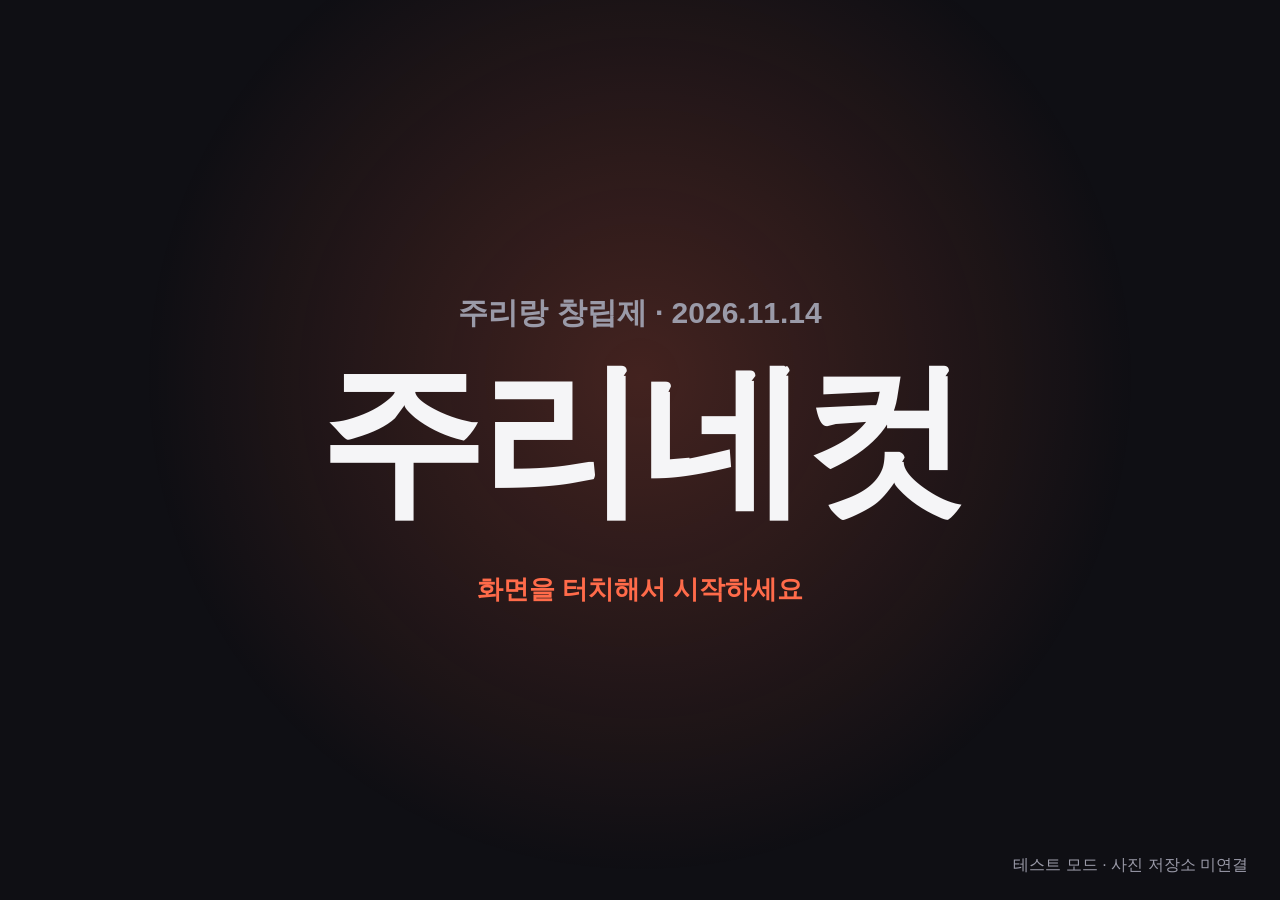
==== index.html @ a23c1f46 "주리네컷 첫 버전: 촬영·합성·QR 흐름 - 레이아웃 선택(2×2, 1장), 임시 프레임 4종, 컷마다 카운트다운 촬영 - 한 장으로 합성 후 QR 표시, 손님용 사진 저장 페이지" ====
<!doctype html>
<html lang="ko">
<head>
  <meta charset="utf-8">
  <meta name="viewport" content="width=device-width, initial-scale=1, viewport-fit=cover">
  <meta name="robots" content="noindex">
  <meta name="apple-mobile-web-app-capable" content="yes">
  <meta name="mobile-web-app-capable" content="yes">
  <meta name="apple-mobile-web-app-status-bar-style" content="black-translucent">
  <meta name="apple-mobile-web-app-title" content="주리네컷">
  <meta name="theme-color" content="#0f0f14">
  <title>주리네컷</title>
  <link rel="icon" href="data:,">
  <link rel="stylesheet" href="css/booth.css">
  <script src="vendor/qrcode.js"></script>
  <script src="vendor/supabase.js"></script>
  <script type="module" src="js/booth.js"></script>
</head>
<body>
  <section class="screen active" id="screen-start" data-action="start">
    <p class="eyebrow" id="event-line"></p>
    <h1 class="title">주리네컷</h1>
    <p class="tap-hint">화면을 터치해서 시작하세요</p>
    <p class="status-line" id="status-line"></p>
  </section>

  <section class="screen" id="screen-layout">
    <h2>사진 구성을 골라주세요</h2>
    <div class="choices" id="layout-choices"></div>
    <nav class="actions">
      <button class="btn" data-action="home">처음으로</button>
    </nav>
  </section>

  <section class="screen" id="screen-frame">
    <h2>프레임을 골라주세요</h2>
    <div class="choices" id="frame-choices"></div>
    <nav class="actions">
      <button class="btn" data-action="back-layout">이전</button>
      <button class="btn primary" data-action="to-shoot">촬영하러 가기</button>
    </nav>
  </section>

  <section class="screen" id="screen-shoot">
    <div class="viewfinder">
      <video id="video" autoplay muted playsinline></video>
      <div id="countdown"></div>
      <div id="flash"></div>
    </div>
    <aside class="shoot-panel">
      <p id="shot-counter"></p>
      <div class="slots" id="shot-slots"></div>
      <div id="shoot-idle">
        <button class="btn primary" data-action="shoot-start">촬영 시작</button>
        <button class="btn" data-action="back-frame">이전</button>
      </div>
    </aside>
  </section>

  <section class="screen" id="screen-review">
    <h2>이 사진으로 할까요?</h2>
    <img id="review-image" alt="">
    <nav class="actions">
      <button class="btn" data-action="retake">다시 찍기</button>
      <button class="btn primary" data-action="save">이대로 저장</button>
    </nav>
  </section>

  <section class="screen" id="screen-qr">
    <img id="qr-photo" alt="">
    <div class="qr-panel" id="qr-panel">
      <h2>사진 받아가세요!</h2>
      <div class="qr-box">
        <img id="qr-code" alt="사진 받기 QR 코드">
        <div class="spinner"></div>
      </div>
      <p id="qr-message"></p>
      <button class="btn" id="qr-home" data-action="home">처음으로</button>
    </div>
  </section>

  <div id="toast" role="status"></div>
</body>
</html>
---- css/booth.css ----
:root {
  --bg: #0f0f14;
  --panel: #1b1b23;
  --line: #2c2c37;
  --text: #f5f5f7;
  --muted: #9a9aa8;
  --accent: #ff6b4a;        /* 동아리 색이 정해지면 여기만 바꾼다 */
  --accent-text: #ffffff;
  --warn: #ffcf66;
  --radius: 20px;
  font-family: -apple-system, "Apple SD Gothic Neo", "Noto Sans KR", sans-serif;
}

* { box-sizing: border-box; margin: 0; }

html, body { height: 100%; }

body {
  background: var(--bg);
  color: var(--text);
  overflow: hidden;
  word-break: keep-all;
  touch-action: manipulation;
  -webkit-user-select: none;
  user-select: none;
  -webkit-touch-callout: none;
  -webkit-tap-highlight-color: transparent;
}

button { font: inherit; color: inherit; background: none; border: 0; cursor: pointer; }

h2 { font-size: clamp(28px, 3.6vw, 44px); font-weight: 800; }

.screen {
  position: fixed;
  inset: 0;
  display: none;
  flex-direction: column;
  align-items: center;
  justify-content: center;
  gap: 4vh;
  padding: max(3vh, env(safe-area-inset-top)) 4vw max(3vh, env(safe-area-inset-bottom));
}
.screen.active { display: flex; }

.btn {
  min-height: 72px;
  padding: 0 40px;
  border-radius: 999px;
  font-size: 24px;
  font-weight: 700;
  background: var(--panel);
  border: 2px solid var(--line);
}
.btn.primary { background: var(--accent); border-color: var(--accent); color: var(--accent-text); }
.btn:active { transform: scale(0.97); }

.actions { display: flex; gap: 20px; }

/* ---- 시작 ---- */

#screen-start {
  gap: 2vh;
  cursor: pointer;
  background: radial-gradient(circle at 50% 42%, rgba(255, 107, 74, 0.22), transparent 60%);
}
.eyebrow { color: var(--muted); font-size: clamp(20px, 2.4vw, 30px); font-weight: 600; }
.title { font-size: clamp(88px, 13vw, 180px); font-weight: 900; letter-spacing: -0.03em; line-height: 1.05; }
.tap-hint { margin-top: 3vh; font-size: 26px; font-weight: 700; color: var(--accent); animation: pulse 1.6s ease-in-out infinite; }
.status-line { position: absolute; right: 32px; bottom: 24px; font-size: 16px; color: var(--muted); }

@keyframes pulse { 50% { opacity: 0.35; } }

/* ---- 레이아웃·프레임 고르기 ---- */

.choices { display: flex; justify-content: center; gap: 2.4vw; width: 100%; }

.card {
  flex: 0 1 var(--card-width, 36vw);
  display: flex;
  flex-direction: column;
  align-items: center;
  gap: 10px;
  padding: 16px;
  border-radius: var(--radius);
  background: var(--panel);
  border: 4px solid transparent;
}
.card canvas { display: block; width: 100%; height: auto; border-radius: 10px; }
.card strong { font-size: 26px; }
.card span { font-size: 18px; color: var(--muted); }
.card.selected { border-color: var(--accent); }
.card:active { transform: scale(0.98); }

#frame-choices { --card-width: 20vw; }

/* ---- 촬영 ---- */

#screen-shoot { flex-direction: row; gap: 3vw; }

.viewfinder {
  position: relative;
  width: min(70vw, calc((100dvh - 8vh) * 4 / 3));
  aspect-ratio: 4 / 3;
  border-radius: var(--radius);
  overflow: hidden;
  background: #000;
}
.viewfinder video { display: block; width: 100%; height: 100%; object-fit: cover; }
.viewfinder.mirror video { transform: scaleX(-1); }

#countdown {
  position: absolute;
  inset: 0;
  display: grid;
  place-items: center;
  font-size: 24vh;
  font-weight: 900;
  color: #fff;
  text-shadow: 0 4px 30px rgba(0, 0, 0, 0.5);
  pointer-events: none;
}
#countdown.tick { animation: tick 1s ease-out; }

#flash { position: absolute; inset: 0; background: #fff; opacity: 0; pointer-events: none; }
#flash.on { animation: flash 0.5s ease-out; }

@keyframes tick { from { transform: scale(1.4); opacity: 0; } 20% { transform: scale(1); opacity: 1; } }
@keyframes flash { from { opacity: 0.9; } to { opacity: 0; } }

.shoot-panel { width: 20vw; display: flex; flex-direction: column; gap: 24px; }
#shot-counter { font-size: 32px; font-weight: 800; text-align: center; }

.slots { display: grid; gap: 8px; }
.slots.grid { grid-template-columns: 1fr 1fr; }
.slot {
  display: grid;
  place-items: center;
  aspect-ratio: 4 / 3;
  overflow: hidden;
  border-radius: 8px;
  background: var(--panel);
  color: var(--muted);
  font-size: 22px;
  font-weight: 700;
}
.slot canvas { display: block; width: 100%; height: 100%; }

#shoot-idle { display: flex; flex-direction: column; gap: 12px; }
#shoot-idle[hidden] { display: none; }

/* ---- 확인 ---- */

#review-image { max-width: 86vw; max-height: 66dvh; border-radius: 12px; box-shadow: 0 10px 40px rgba(0, 0, 0, 0.5); }

/* ---- QR ---- */

#screen-qr { flex-direction: row; gap: 4vw; }
#qr-photo { max-width: 52vw; max-height: 84dvh; border-radius: 12px; box-shadow: 0 10px 40px rgba(0, 0, 0, 0.5); }

.qr-panel { width: 32vw; display: flex; flex-direction: column; align-items: center; gap: 22px; text-align: center; }

.qr-box {
  position: relative;
  display: grid;
  place-items: center;
  width: min(26vw, 320px);
  aspect-ratio: 1;
  padding: 8px;
  border-radius: 16px;
  background: #fff;
}
.qr-box img { width: 100%; image-rendering: pixelated; }

.spinner {
  position: absolute;
  width: 56px;
  height: 56px;
  border: 6px solid #e4e4ea;
  border-top-color: var(--accent);
  border-radius: 50%;
  animation: spin 0.9s linear infinite;
}
@keyframes spin { to { transform: rotate(360deg); } }

/* 올리는 동안은 QR을 가리고 돌아가는 표시만 보인다 */
.qr-panel[data-state="uploading"] .qr-box img { visibility: hidden; }
.qr-panel:not([data-state="uploading"]) .spinner { display: none; }

#qr-message { font-size: 22px; line-height: 1.5; white-space: pre-line; }
.qr-panel[data-state="delayed"] #qr-message,
.qr-panel[data-state="demo"] #qr-message { color: var(--warn); }

/* ---- 알림 ---- */

#toast {
  position: fixed;
  left: 50%;
  bottom: 40px;
  transform: translateX(-50%);
  max-width: 80vw;
  padding: 16px 28px;
  border-radius: 14px;
  background: #2a2a33;
  font-size: 20px;
  opacity: 0;
  transition: opacity 0.3s;
  pointer-events: none;
}
#toast.show { opacity: 1; }
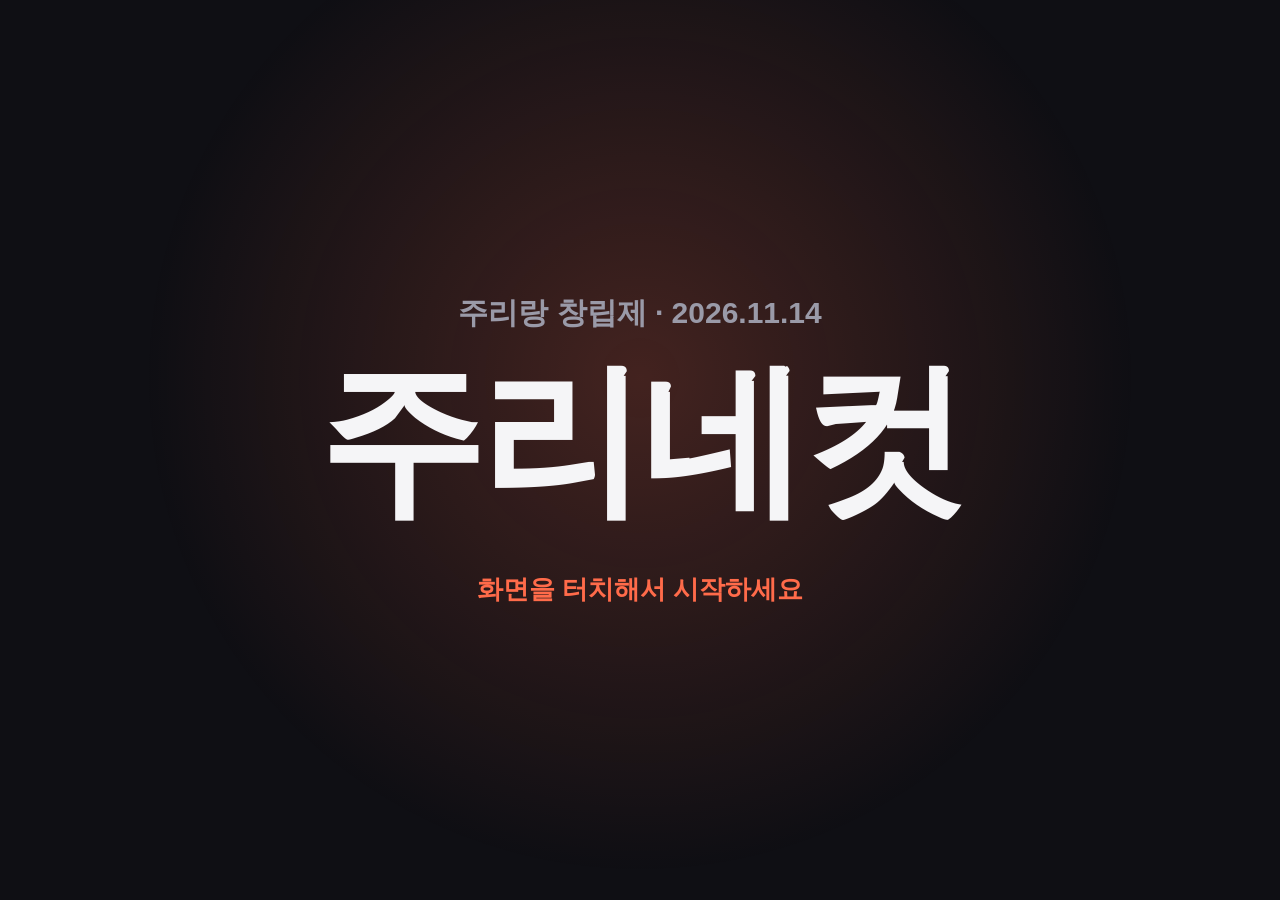
==== commit cd58c346: "홈 화면에 추가하면 주소창 없이 열리도록 웹 앱 설정 추가 Co-Authored-By: Claude Opus 5.5 <noreply@anthropic.com>" ====
--- a/index.html
+++ b/index.html
@@ -11,6 +11,7 @@
   <meta name="theme-color" content="#0f0f14">
   <title>주리네컷</title>
   <link rel="icon" href="data:,">
+  <link rel="manifest" href="manifest.webmanifest">
   <link rel="stylesheet" href="css/booth.css">
   <script src="vendor/qrcode.js"></script>
   <script src="vendor/supabase.js"></script>
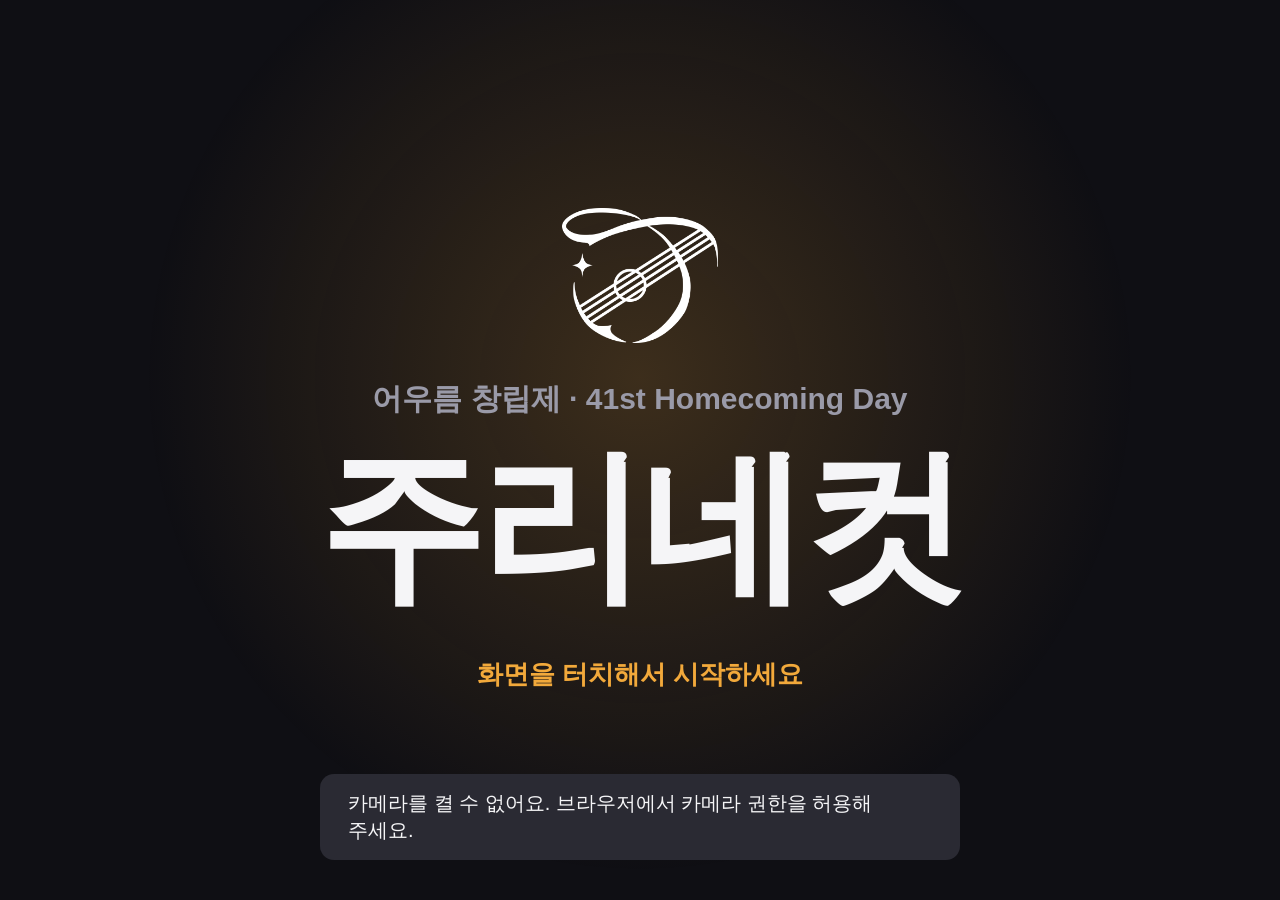
==== commit 4e60af1f: "찍은 사진으로 프레임 고르기, 로고·포스터 기반 프레임 6종 - 흐름 변경: 레이아웃 → 촬영 → 프레임 고르기(찍은 사진을 넣어 비교) → QR - 프레임: 골든아워(포스터 블라" ====
--- a/index.html
+++ b/index.html
@@ -10,7 +10,8 @@
   <meta name="apple-mobile-web-app-title" content="주리네컷">
   <meta name="theme-color" content="#0f0f14">
   <title>주리네컷</title>
-  <link rel="icon" href="data:,">
+  <link rel="icon" href="assets/icon-180.png">
+  <link rel="apple-touch-icon" href="assets/icon-180.png">
   <link rel="manifest" href="manifest.webmanifest">
   <link rel="stylesheet" href="css/booth.css">
   <script src="vendor/qrcode.js"></script>
@@ -19,6 +20,7 @@
 </head>
 <body>
   <section class="screen active" id="screen-start" data-action="start">
+    <img class="logo" src="assets/logo.png" alt="주리랑 로고">
     <p class="eyebrow" id="event-line"></p>
     <h1 class="title">주리네컷</h1>
     <p class="tap-hint">화면을 터치해서 시작하세요</p>
@@ -33,15 +35,6 @@
     </nav>
   </section>
 
-  <section class="screen" id="screen-frame">
-    <h2>프레임을 골라주세요</h2>
-    <div class="choices" id="frame-choices"></div>
-    <nav class="actions">
-      <button class="btn" data-action="back-layout">이전</button>
-      <button class="btn primary" data-action="to-shoot">촬영하러 가기</button>
-    </nav>
-  </section>
-
   <section class="screen" id="screen-shoot">
     <div class="viewfinder">
       <video id="video" autoplay muted playsinline></video>
@@ -53,18 +46,23 @@
       <div class="slots" id="shot-slots"></div>
       <div id="shoot-idle">
         <button class="btn primary" data-action="shoot-start">촬영 시작</button>
-        <button class="btn" data-action="back-frame">이전</button>
+        <button class="btn" data-action="back-layout">이전</button>
       </div>
     </aside>
   </section>
 
-  <section class="screen" id="screen-review">
-    <h2>이 사진으로 할까요?</h2>
-    <img id="review-image" alt="">
-    <nav class="actions">
-      <button class="btn" data-action="retake">다시 찍기</button>
-      <button class="btn primary" data-action="save">이대로 저장</button>
-    </nav>
+  <section class="screen" id="screen-pick">
+    <div class="pick-main">
+      <div id="pick-preview"></div>
+      <nav class="actions">
+        <button class="btn" data-action="retake">다시 찍기</button>
+        <button class="btn primary" data-action="save">이대로 저장</button>
+      </nav>
+    </div>
+    <div class="pick-side">
+      <h2>프레임을 골라주세요</h2>
+      <div class="pick-grid" id="pick-choices"></div>
+    </div>
   </section>
 
   <section class="screen" id="screen-qr">
--- a/css/booth.css
+++ b/css/booth.css
@@ -4,8 +4,8 @@
   --line: #2c2c37;
   --text: #f5f5f7;
   --muted: #9a9aa8;
-  --accent: #ff6b4a;        /* 동아리 색이 정해지면 여기만 바꾼다 */
-  --accent-text: #ffffff;
+  --accent: #f2a93b;        /* 포스터의 노을빛 */
+  --accent-text: #1c1407;
   --warn: #ffcf66;
   --radius: 20px;
   font-family: -apple-system, "Apple SD Gothic Neo", "Noto Sans KR", sans-serif;
@@ -62,8 +62,9 @@
 #screen-start {
   gap: 2vh;
   cursor: pointer;
-  background: radial-gradient(circle at 50% 42%, rgba(255, 107, 74, 0.22), transparent 60%);
-}
+  background: radial-gradient(circle at 50% 42%, rgba(242, 169, 59, 0.2), transparent 60%);
+}
+.logo { height: 15vh; margin-bottom: 2vh; filter: invert(1); }
 .eyebrow { color: var(--muted); font-size: clamp(20px, 2.4vw, 30px); font-weight: 600; }
 .title { font-size: clamp(88px, 13vw, 180px); font-weight: 900; letter-spacing: -0.03em; line-height: 1.05; }
 .tap-hint { margin-top: 3vh; font-size: 26px; font-weight: 700; color: var(--accent); animation: pulse 1.6s ease-in-out infinite; }
@@ -71,7 +72,7 @@
 
 @keyframes pulse { 50% { opacity: 0.35; } }
 
-/* ---- 레이아웃·프레임 고르기 ---- */
+/* ---- 레이아웃 고르기 ---- */
 
 .choices { display: flex; justify-content: center; gap: 2.4vw; width: 100%; }
 
@@ -91,8 +92,6 @@
 .card span { font-size: 18px; color: var(--muted); }
 .card.selected { border-color: var(--accent); }
 .card:active { transform: scale(0.98); }
-
-#frame-choices { --card-width: 20vw; }
 
 /* ---- 촬영 ---- */
 
@@ -149,9 +148,25 @@
 #shoot-idle { display: flex; flex-direction: column; gap: 12px; }
 #shoot-idle[hidden] { display: none; }
 
-/* ---- 확인 ---- */
-
-#review-image { max-width: 86vw; max-height: 66dvh; border-radius: 12px; box-shadow: 0 10px 40px rgba(0, 0, 0, 0.5); }
+/* ---- 프레임 고르기: 왼쪽 큰 미리보기, 오른쪽 프레임 목록 ---- */
+
+#screen-pick { flex-direction: row; gap: 3vw; }
+
+.pick-main { display: flex; flex-direction: column; align-items: center; gap: 3vh; }
+#pick-preview canvas {
+  display: block;
+  width: min(56vw, calc((100dvh - 9vh - 72px) * 1800 / 1580));
+  height: auto;
+  border-radius: 12px;
+  box-shadow: 0 10px 40px rgba(0, 0, 0, 0.5);
+}
+
+.pick-side { width: 34vw; display: flex; flex-direction: column; gap: 2.4vh; }
+.pick-side h2 { font-size: clamp(24px, 2.8vw, 36px); }
+.pick-grid { display: grid; grid-template-columns: 1fr 1fr; gap: 12px; }
+.pick-grid .card { padding: 6px; gap: 6px; border-width: 3px; border-radius: 14px; }
+.pick-grid .card canvas { border-radius: 8px; }
+.pick-grid .card strong { font-size: 18px; }
 
 /* ---- QR ---- */
 
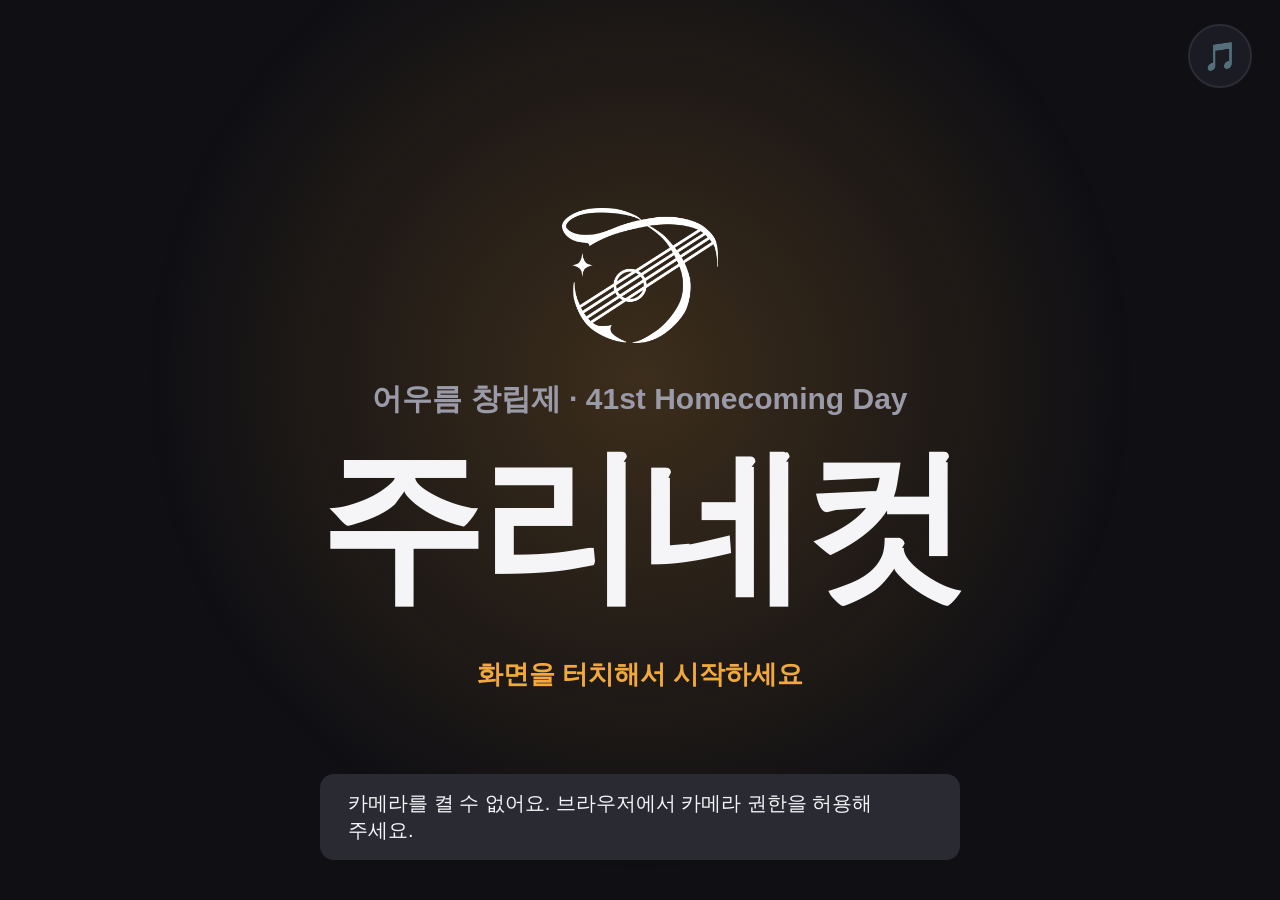
==== commit 8482505c: "검은 바탕 스티커 프레임 하나로 정리, 배경음악과 촬영 과정 영상 추가 - 프레임: 검은 바탕에 자수 패치 스티커(로고, 주리랑, 어우름 창립제, 41st 배지) - 프레임이 하나" ====
--- a/index.html
+++ b/index.html
@@ -20,6 +20,7 @@
 </head>
 <body>
   <section class="screen active" id="screen-start" data-action="start">
+    <button class="music-toggle" data-action="toggle-music" aria-pressed="true" aria-label="배경음악 켜기/끄기">🎵</button>
     <img class="logo" src="assets/logo.png" alt="주리랑 로고">
     <p class="eyebrow" id="event-line"></p>
     <h1 class="title">주리네컷</h1>
@@ -51,18 +52,13 @@
     </aside>
   </section>
 
-  <section class="screen" id="screen-pick">
-    <div class="pick-main">
-      <div id="pick-preview"></div>
-      <nav class="actions">
-        <button class="btn" data-action="retake">다시 찍기</button>
-        <button class="btn primary" data-action="save">이대로 저장</button>
-      </nav>
-    </div>
-    <div class="pick-side">
-      <h2>프레임을 골라주세요</h2>
-      <div class="pick-grid" id="pick-choices"></div>
-    </div>
+  <section class="screen" id="screen-review">
+    <h2>이 사진으로 할까요?</h2>
+    <div id="review-preview"></div>
+    <nav class="actions">
+      <button class="btn" data-action="retake">다시 찍기</button>
+      <button class="btn primary" data-action="save">이대로 저장</button>
+    </nav>
   </section>
 
   <section class="screen" id="screen-qr">
@@ -74,6 +70,7 @@
         <div class="spinner"></div>
       </div>
       <p id="qr-message"></p>
+      <p id="qr-video"></p>
       <button class="btn" id="qr-home" data-action="home">처음으로</button>
     </div>
   </section>
--- a/css/booth.css
+++ b/css/booth.css
@@ -69,6 +69,17 @@
 .title { font-size: clamp(88px, 13vw, 180px); font-weight: 900; letter-spacing: -0.03em; line-height: 1.05; }
 .tap-hint { margin-top: 3vh; font-size: 26px; font-weight: 700; color: var(--accent); animation: pulse 1.6s ease-in-out infinite; }
 .status-line { position: absolute; right: 32px; bottom: 24px; font-size: 16px; color: var(--muted); }
+.music-toggle {
+  position: absolute;
+  top: max(24px, env(safe-area-inset-top));
+  right: 28px;
+  width: 64px;
+  height: 64px;
+  border-radius: 50%;
+  background: var(--panel);
+  border: 2px solid var(--line);
+  font-size: 28px;
+}
 
 @keyframes pulse { 50% { opacity: 0.35; } }
 
@@ -148,25 +159,16 @@
 #shoot-idle { display: flex; flex-direction: column; gap: 12px; }
 #shoot-idle[hidden] { display: none; }
 
-/* ---- 프레임 고르기: 왼쪽 큰 미리보기, 오른쪽 프레임 목록 ---- */
-
-#screen-pick { flex-direction: row; gap: 3vw; }
-
-.pick-main { display: flex; flex-direction: column; align-items: center; gap: 3vh; }
-#pick-preview canvas {
+/* ---- 확인 ---- */
+
+#screen-review { gap: 2.5vh; }
+#review-preview canvas {
   display: block;
-  width: min(56vw, calc((100dvh - 9vh - 72px) * 1800 / 1580));
+  width: min(80vw, calc((100dvh - 12vh - 72px - 50px) * 1800 / 1580));
   height: auto;
   border-radius: 12px;
-  box-shadow: 0 10px 40px rgba(0, 0, 0, 0.5);
-}
-
-.pick-side { width: 34vw; display: flex; flex-direction: column; gap: 2.4vh; }
-.pick-side h2 { font-size: clamp(24px, 2.8vw, 36px); }
-.pick-grid { display: grid; grid-template-columns: 1fr 1fr; gap: 12px; }
-.pick-grid .card { padding: 6px; gap: 6px; border-width: 3px; border-radius: 14px; }
-.pick-grid .card canvas { border-radius: 8px; }
-.pick-grid .card strong { font-size: 18px; }
+  box-shadow: 0 10px 40px rgba(0, 0, 0, 0.6), 0 0 0 1px rgba(255, 255, 255, 0.08);
+}
 
 /* ---- QR ---- */
 
@@ -203,6 +205,8 @@
 .qr-panel:not([data-state="uploading"]) .spinner { display: none; }
 
 #qr-message { font-size: 22px; line-height: 1.5; white-space: pre-line; }
+#qr-video { font-size: 18px; line-height: 1.5; color: var(--muted); }
+#qr-video:empty { display: none; }
 .qr-panel[data-state="delayed"] #qr-message,
 .qr-panel[data-state="demo"] #qr-message { color: var(--warn); }
 
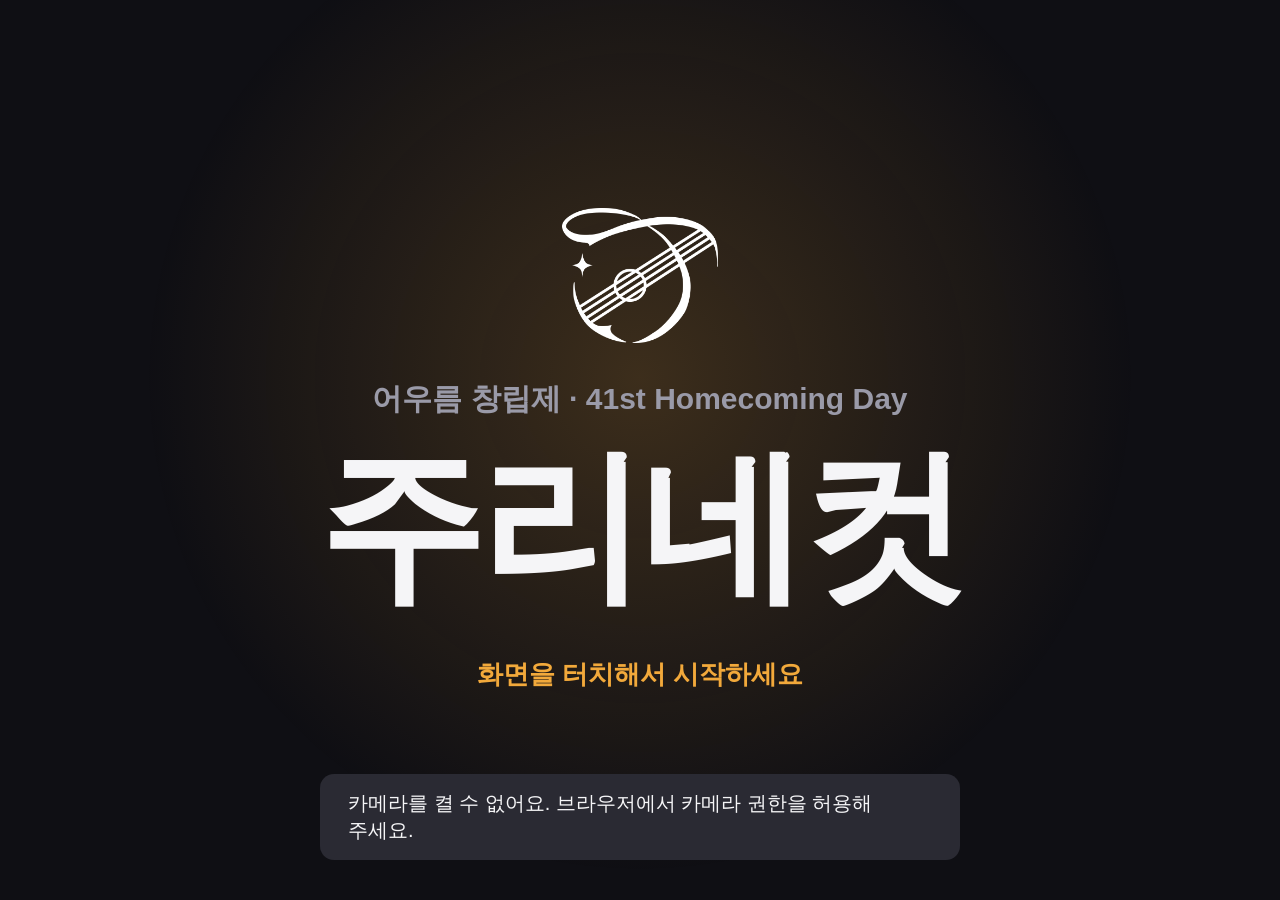
==== commit cfacd620: "세로 네 컷(1×4) 추가, 한 컷과 배경음악 제거 - 레이아웃: 2×2와 1×4 세로 네 컷, 레이아웃마다 사진·영상 크기를 따로 정함 - 배경음악과 영상 속 음악 제거(카운트다" ====
--- a/index.html
+++ b/index.html
@@ -20,7 +20,6 @@
 </head>
 <body>
   <section class="screen active" id="screen-start" data-action="start">
-    <button class="music-toggle" data-action="toggle-music" aria-pressed="true" aria-label="배경음악 켜기/끄기">🎵</button>
     <img class="logo" src="assets/logo.png" alt="주리랑 로고">
     <p class="eyebrow" id="event-line"></p>
     <h1 class="title">주리네컷</h1>
--- a/css/booth.css
+++ b/css/booth.css
@@ -69,17 +69,6 @@
 .title { font-size: clamp(88px, 13vw, 180px); font-weight: 900; letter-spacing: -0.03em; line-height: 1.05; }
 .tap-hint { margin-top: 3vh; font-size: 26px; font-weight: 700; color: var(--accent); animation: pulse 1.6s ease-in-out infinite; }
 .status-line { position: absolute; right: 32px; bottom: 24px; font-size: 16px; color: var(--muted); }
-.music-toggle {
-  position: absolute;
-  top: max(24px, env(safe-area-inset-top));
-  right: 28px;
-  width: 64px;
-  height: 64px;
-  border-radius: 50%;
-  background: var(--panel);
-  border: 2px solid var(--line);
-  font-size: 28px;
-}
 
 @keyframes pulse { 50% { opacity: 0.35; } }
 
@@ -98,7 +87,8 @@
   background: var(--panel);
   border: 4px solid transparent;
 }
-.card canvas { display: block; width: 100%; height: auto; border-radius: 10px; }
+/* 2×2는 가로로, 세로 네 컷은 세로로 길어서 높이를 같은 한도로 맞춘다 */
+.card canvas { display: block; width: auto; height: auto; max-width: 100%; max-height: 46vh; border-radius: 10px; }
 .card strong { font-size: 26px; }
 .card span { font-size: 18px; color: var(--muted); }
 .card.selected { border-color: var(--accent); }
@@ -143,6 +133,7 @@
 
 .slots { display: grid; gap: 8px; }
 .slots.grid { grid-template-columns: 1fr 1fr; }
+.slots.strip { width: 55%; margin: 0 auto; }
 .slot {
   display: grid;
   place-items: center;
@@ -164,8 +155,10 @@
 #screen-review { gap: 2.5vh; }
 #review-preview canvas {
   display: block;
-  width: min(80vw, calc((100dvh - 12vh - 72px - 50px) * 1800 / 1580));
+  width: auto;
   height: auto;
+  max-width: 80vw;
+  max-height: calc(100dvh - 12vh - 72px - 50px);
   border-radius: 12px;
   box-shadow: 0 10px 40px rgba(0, 0, 0, 0.6), 0 0 0 1px rgba(255, 255, 255, 0.08);
 }
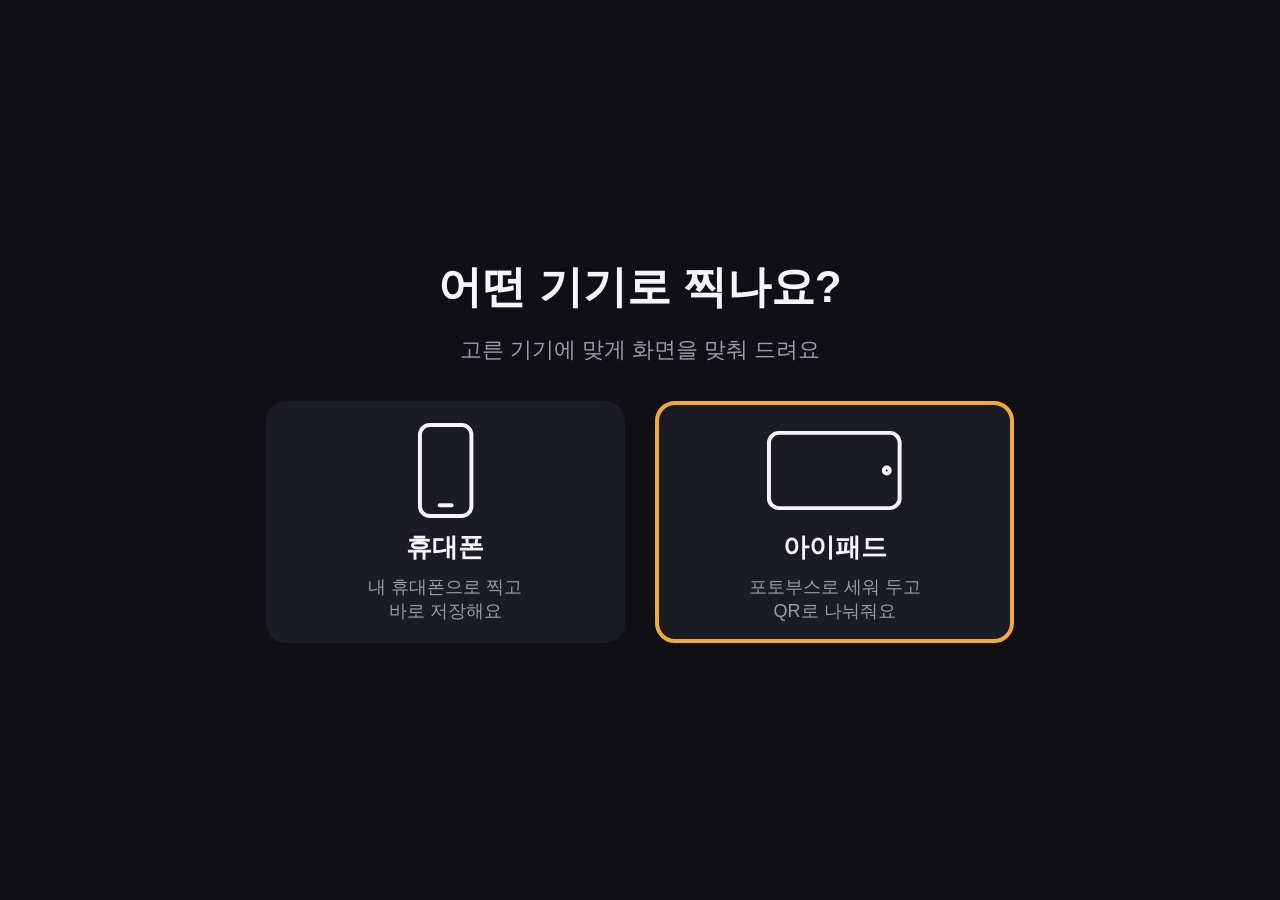
==== commit 0ac94583: "휴대폰 모드: 처음에 기기를 고르고, 휴대폰은 세로 화면에서 찍어 바로 저장 - 첫 화면에서 휴대폰/아이패드 선택, 브라우저에 기억하고 시작 화면 '기기 바꾸기'로 변경 - 휴대폰" ====
--- a/index.html
+++ b/index.html
@@ -19,7 +19,25 @@
   <script type="module" src="js/booth.js"></script>
 </head>
 <body>
-  <section class="screen active" id="screen-start" data-action="start">
+  <section class="screen" id="screen-device">
+    <h2>어떤 기기로 찍나요?</h2>
+    <p class="sub">고른 기기에 맞게 화면을 맞춰 드려요</p>
+    <div class="choices">
+      <button class="card device-card" data-action="pick-device" data-id="phone">
+        <svg viewBox="0 0 64 100" aria-hidden="true"><rect x="6" y="4" width="52" height="92" rx="10"/><line x1="26" y1="85" x2="38" y2="85"/></svg>
+        <strong>휴대폰</strong>
+        <span>내 휴대폰으로 찍고<br>바로 저장해요</span>
+      </button>
+      <button class="card device-card" data-action="pick-device" data-id="tablet">
+        <svg viewBox="0 0 140 100" aria-hidden="true"><rect x="4" y="12" width="132" height="76" rx="10"/><circle cx="123" cy="50" r="3"/></svg>
+        <strong>아이패드</strong>
+        <span>포토부스로 세워 두고<br>QR로 나눠줘요</span>
+      </button>
+    </div>
+  </section>
+
+  <section class="screen" id="screen-start" data-action="start">
+    <button class="corner-link" data-action="change-device">기기 바꾸기</button>
     <img class="logo" src="assets/logo.png" alt="주리랑 로고">
     <p class="eyebrow" id="event-line"></p>
     <h1 class="title">주리네컷</h1>
@@ -74,6 +92,18 @@
     </div>
   </section>
 
+  <!-- 휴대폰 모드의 마지막 화면: QR 대신 바로 저장 -->
+  <section class="screen" id="screen-done">
+    <img id="done-photo" alt="완성된 주리네컷 사진">
+    <div class="done-panel">
+      <h2>완성됐어요!</h2>
+      <button class="btn primary" data-action="save-photo">사진 저장하기</button>
+      <button class="btn" id="save-clip" data-action="save-clip" disabled></button>
+      <p id="done-hint"></p>
+      <button class="btn ghost" data-action="home">처음으로</button>
+    </div>
+  </section>
+
   <div id="toast" role="status"></div>
 </body>
 </html>
--- a/css/booth.css
+++ b/css/booth.css
@@ -54,8 +54,23 @@
 }
 .btn.primary { background: var(--accent); border-color: var(--accent); color: var(--accent-text); }
 .btn:active { transform: scale(0.97); }
+.btn:disabled { opacity: 0.55; transform: none; }
+.btn[hidden] { display: none; }
+.btn.ghost { background: transparent; border-color: transparent; color: var(--muted); }
 
 .actions { display: flex; gap: 20px; }
+
+/* ---- 기기 고르기 ---- */
+
+#screen-device .sub { margin-top: -2vh; color: var(--muted); font-size: clamp(16px, 2vw, 22px); }
+.device-card { --card-width: 28vw; justify-content: center; gap: 14px; padding: 4vh 2vw; text-align: center; }
+.device-card svg {
+  height: clamp(64px, 11vh, 120px);
+  fill: none;
+  stroke: currentColor;
+  stroke-width: 4;
+  stroke-linecap: round;
+}
 
 /* ---- 시작 ---- */
 
@@ -69,6 +84,16 @@
 .title { font-size: clamp(88px, 13vw, 180px); font-weight: 900; letter-spacing: -0.03em; line-height: 1.05; }
 .tap-hint { margin-top: 3vh; font-size: 26px; font-weight: 700; color: var(--accent); animation: pulse 1.6s ease-in-out infinite; }
 .status-line { position: absolute; right: 32px; bottom: 24px; font-size: 16px; color: var(--muted); }
+.corner-link {
+  position: absolute;
+  left: 24px;
+  top: max(20px, env(safe-area-inset-top));
+  padding: 10px 18px;
+  border: 1px solid var(--line);
+  border-radius: 999px;
+  font-size: 16px;
+  color: var(--muted);
+}
 
 @keyframes pulse { 50% { opacity: 0.35; } }
 
@@ -203,6 +228,76 @@
 .qr-panel[data-state="delayed"] #qr-message,
 .qr-panel[data-state="demo"] #qr-message { color: var(--warn); }
 
+/* ---- 휴대폰: 완성(QR 대신 바로 저장) ---- */
+
+#screen-done { gap: 16px; }
+#done-photo {
+  display: block;
+  max-width: 100%;
+  max-height: calc(100dvh - 330px);
+  border-radius: 10px;
+  box-shadow: 0 10px 40px rgba(0, 0, 0, 0.6), 0 0 0 1px rgba(255, 255, 255, 0.08);
+}
+.done-panel { width: min(100%, 340px); display: flex; flex-direction: column; gap: 10px; text-align: center; }
+.done-panel h2 { margin-bottom: 4px; }
+.done-panel .btn { width: 100%; padding: 0 12px; }
+#done-hint { font-size: 14px; line-height: 1.5; color: var(--muted); }
+
+/* 세로 네 컷은 길쭉해서 버튼을 옆에 둔다. 휴대폰을 가로로 들었을 때도 옆에 둔다. */
+#screen-done[data-layout="strip"] { flex-direction: row; }
+#screen-done[data-layout="strip"] #done-photo { max-width: 42vw; max-height: calc(100dvh - 32px); }
+#screen-done[data-layout="strip"] .done-panel { flex: 1; }
+#screen-done[data-layout="strip"] .done-panel .btn { font-size: 16px; }
+@media (orientation: landscape) {
+  #screen-done { flex-direction: row; }
+  #done-photo { max-width: 52vw; max-height: calc(100dvh - 32px); }
+}
+
+/* ================= 휴대폰 =================
+   아이패드용 크기를 휴대폰에 맞게 줄이고, 세로로 들었을 때는 위아래로 쌓는다. */
+
+:root[data-device="phone"] h2 { font-size: 24px; }
+:root[data-device="phone"] .screen {
+  gap: 2.4vh;
+  padding: max(16px, env(safe-area-inset-top)) 16px max(16px, env(safe-area-inset-bottom));
+}
+:root[data-device="phone"] .btn { min-height: 54px; padding: 0 26px; font-size: 18px; }
+:root[data-device="phone"] .actions { gap: 10px; }
+
+:root[data-device="phone"] #screen-device .sub { margin-top: -1vh; font-size: 15px; }
+:root[data-device="phone"] .device-card svg { height: 72px; }
+
+:root[data-device="phone"] .logo { height: 9vh; margin-bottom: 1vh; }
+:root[data-device="phone"] .eyebrow { font-size: 15px; text-align: center; }
+:root[data-device="phone"] .title { font-size: clamp(56px, 19vmin, 100px); }
+:root[data-device="phone"] .tap-hint { font-size: 19px; }
+:root[data-device="phone"] .corner-link { left: 16px; top: max(16px, env(safe-area-inset-top)); font-size: 14px; }
+
+:root[data-device="phone"] .choices { gap: 12px; }
+:root[data-device="phone"] .card { flex: 1 1 0; min-width: 0; max-width: 280px; justify-content: center; gap: 8px; padding: 14px 10px; }
+:root[data-device="phone"] .card strong { font-size: 18px; }
+:root[data-device="phone"] .card span { font-size: 14px; text-align: center; }
+
+:root[data-device="phone"] #countdown { font-size: min(24vh, 36vw); }
+:root[data-device="phone"] .shoot-panel { width: 28vw; gap: 12px; }
+:root[data-device="phone"] #shot-counter { font-size: 22px; }
+:root[data-device="phone"] .slots { grid-template-columns: repeat(4, 1fr); width: 100%; gap: 6px; }
+:root[data-device="phone"] .slot { border-radius: 6px; font-size: 15px; }
+
+:root[data-device="phone"] #review-preview canvas {
+  max-width: 100%;
+  max-height: calc(100dvh - 32px - 4.8vh - 30px - 54px);
+}
+
+@media (orientation: portrait) {
+  :root[data-device="phone"] #screen-shoot { flex-direction: column; gap: 16px; }
+  :root[data-device="phone"] .viewfinder { width: min(100%, calc((100dvh - 220px) * 4 / 3)); }
+  :root[data-device="phone"] .shoot-panel { width: 100%; }
+  :root[data-device="phone"] #shoot-idle { flex-direction: row; justify-content: center; }
+  /* 촬영 중 버튼이 사라져도 자리는 남겨서 카메라 화면이 움직이지 않게 한다 */
+  :root[data-device="phone"] #shoot-idle[hidden] { display: flex; visibility: hidden; }
+}
+
 /* ---- 알림 ---- */
 
 #toast {
@@ -210,7 +305,7 @@
   left: 50%;
   bottom: 40px;
   transform: translateX(-50%);
-  max-width: 80vw;
+  max-width: calc(100vw - 32px);
   padding: 16px 28px;
   border-radius: 14px;
   background: #2a2a33;
